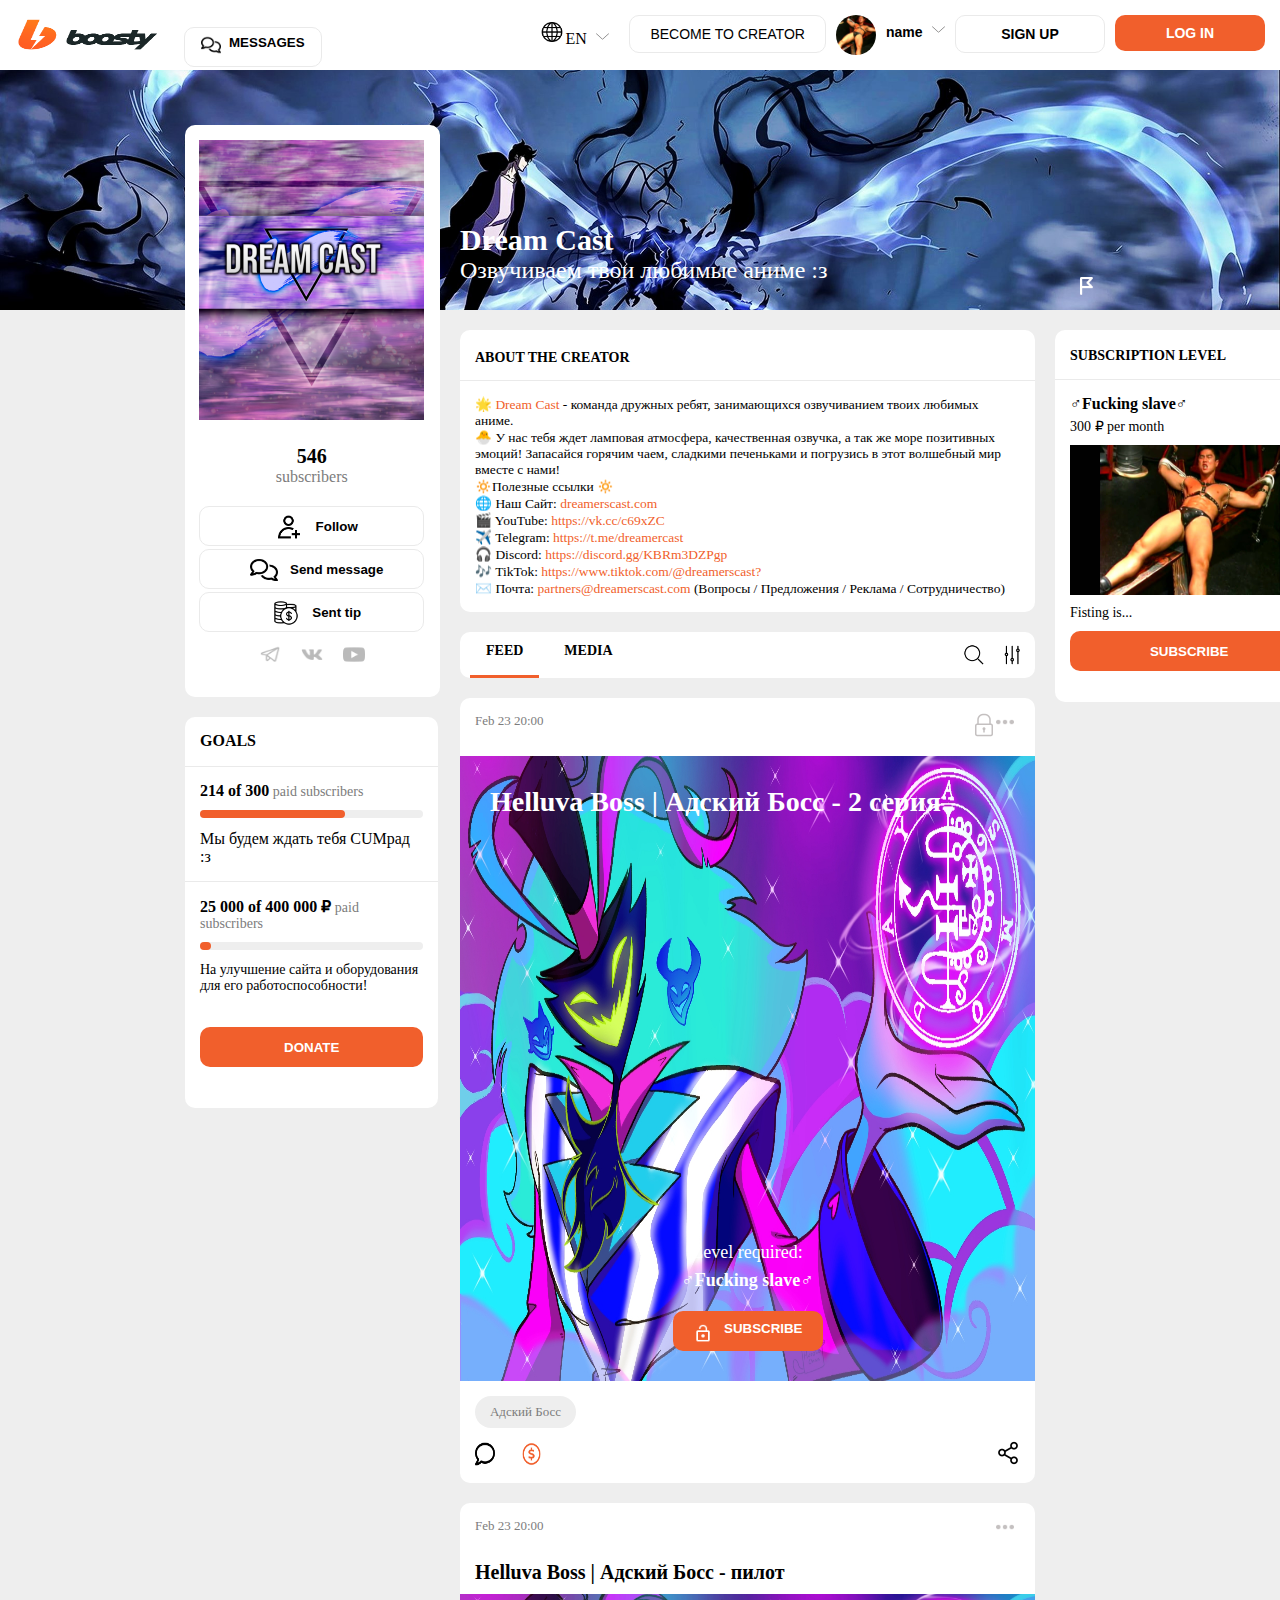
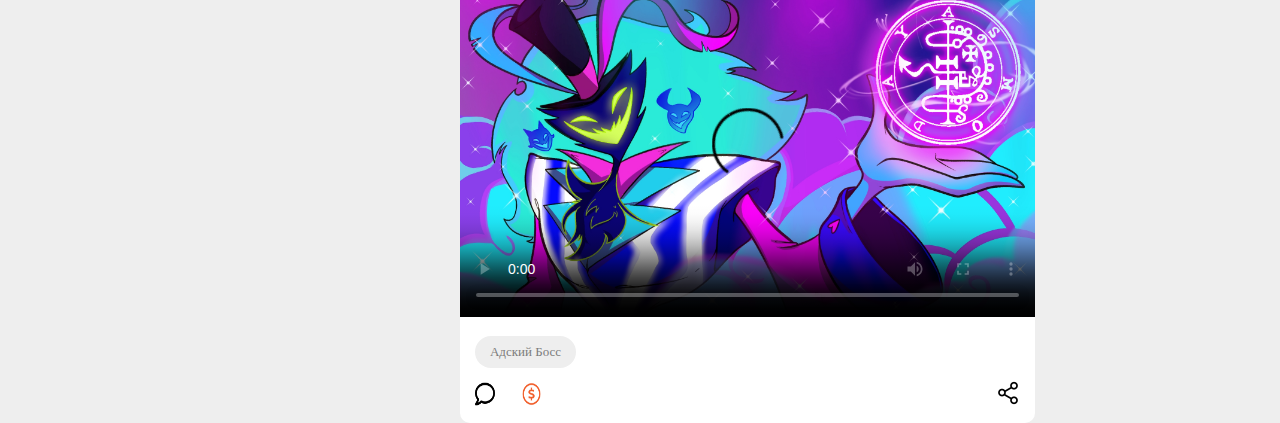
==== html/index.html @ 5e882ee7 "first commit" ====
<!DOCTYPE html>
<html lang="en">
<head>
    <meta charset="UTF-8">
    <meta http-equiv="X-UA-Compatible" content="IE=edge">
    <meta name="viewport" content="width=device-width, initial-scale=1.0">
    <link rel="stylesheet" href="../css/header.css">
    <link rel="stylesheet" href="../css/main.css">
    <link rel="stylesheet" href="../css/signUp.css">
    <link rel="stylesheet" href="../css/cover_content.css">
    <link rel="stylesheet" href="../css/card_block.css">
    <link href="https://vjs.zencdn.net/8.10.0/video-js.css" rel="stylesheet">
    <link rel="icon" type="image/x-icon" href="../images/boosty_favicon.jpg">
    <link  href="../images/boosty.png">
    <title>Boosty</title>
</head>
<body onclick="">
<header class="header">
    <div class="topmenu">
        <div class="topMenu_left menu_top">
            <img src="../images/boosty.png" alt="">
            <button type="button" class="message_top_btn font_600">
                <a href="#" class="mess_link"><div class="messIcon"></div> MESSAGES</a>
            </button>
        </div>
        <div class="langChooser cursor" id="langChooser">
            <div class="langValue" id="langValue">
                <img src="../images/globus.png">
                <span id="language">EN</span>
            </div>
            <img src="../images/gray_arrow.png" id="arrow_img" class="arrow_icon">
            <div class="langs lang_none" id="langs">
                <div class="lang_grid">
                    <div class="ru lan" id="ru">
                        <img src="../images/russianFlug.png">
                        RU
                    </div>
                    <div class="en lan" id="en">
                        <img src="../images/usaFlug.png">
                        EN
                    </div>
                </div>
            </div>
        </div> <button type="button" class="becomeToCreator" id="becomeToCreator">
            BECOME TO CREATOR
        </button>
        <div class="topMenu_right menu_top">
            <button type="button" class="profile_btn" id="profile_btn">
                <div class="avatar-profile" style="background-image: url(../images/boy.jpeg);"></div>
                <div class="mini-profile-name">
                    <span class="font_600">name</span>
                </div>
                <div class="arrow_profile">
                    <img src="../images/gray_arrow.png" id="arrow_profile">
                </div>
                <div class="mini_dropdown_menu" id="mini_dropdown_menu">
                    <div class="dropdown_top_block">
                        <div class="dropDown_item_feed items cursor">
                            <span class="spans_drop_down feed_span"><div class="feed_icon_drop_down"></div> Feed</span>
                        </div>
                        <div class="drop_down_my_subscribtions items cursor">
                            <span class="spans_drop_down subs_span"><div class="subs_drop_down_icon"></div>My sbuscribtions</span>
                        </div>
                        <div class="dropDown_acc_settings items cursor">
                            <span class="spans_drop_down settings_span"><div class="drop_down_settings"></div> Account settings</span>
                        </div>
                    </div>
                    <div class="log_out_dropdowm cursor">
                            <span class="spans_drop_down log_out_span"><div class="log_out_drop_down"></div> Log out</span>
                    </div>
                </div>
            </button>
        </div>
        <button type="button" class="signUp btns font_600" id="myBtn">
            SIGN UP
        </button>   
        <button type="button" class="logIn btns font_600">
            LOG IN 
        </button>
    </div>
</header>
<div class="lay_out" id="lay_out">
    <div class="cover_content">
        <div class="cover_container">
            <div class="cover_info">
                    <h1>Dream Cast</h1>
                    <div class="title_cover">
                        <span>
                            Озвучиваем твои любимые аниме :з
                        </span>
                        <img src="../images/flag.png" class="cursor" id="flag">
                        <div class="flag_report cursor" id="reportFlag" onclick="register()">
                            report
                        </div>
                    </div>
            </div>
        </div>
    </div>
    <div class="main_content">
        <div class="content_block">
            <div class="first_grid">
                <div class="card_block">
                    <img src="../images/dream_cast.png">
                    <div class="blog_folow">
                        <div class="folowers_count">
                            546
                        </div>
                        <div class="folowers_label">
                            subscribers
                        </div>
                        <button type="button" class="follow" onclick="register()">
                            <div class="follow_image">
                                <div class="icon_follow"></div>
                            </div>
                            <div class="follow_label">
                                Follow
                            </div>
                        </button>
                        <button type="button" class="send_message" onclick="register()"> 
                            <div class="send_message_image">
                                <div class="icon_send_message"></div>
                            </div>
                            <div class="send_message_label">
                                Send message
                            </div>
                        </button>
                        <button type="button" class="donate" onclick="register()">
                            <div class="donate_image">
                                <div class="icon_donate"></div>
                            </div>
                            <div class="donate_label">
                                Sent tip
                            </div>
                        </button>
                        <div class="social_media_follow">
                            <div class="v_kont">
                                <a href="#"><img src="../images/telegram.png"></a>
                            </div>
                            <div class="v_kont">
                                <a href="#"><img src="../images/v_kontakte.png"></a>
                            </div>
                            <div class="v_kont">
                                <a href="#"><img src="../images/youtube_social.png"></a>
                            </div>
                        </div>
                    </div>
                </div>
                <div class="donate_card">
                    <div class="donate_card_title font_600">
                            GOALS
                    </div>
                    <div class="donate_card_targetItem_subs">
                        <div class="target_item_common">
                            <span class="font_600">214 of</span><span class="font_600"> 300</span> paid subscribers
                        </div>
                        <div class="progressBar_block">
                            <div class="progress_bar">
                                <div class="progress_bar_in"></div>
                            </div>
                        </div>
                        <div class="target_item_coment_desc">
                            Мы будем ждать тебя CUMрад :з
                        </div>
                    </div>
                    <div class="targetItemMoney">
                        <div class="target_item_common">
                            <span class="font_600">25 000 of</span><span class="font_600"> 400 000 ₽</span> paid subscribers
                        </div>
                        <div class="progressBar_money_block">
                            <div class="progress_bar_money">
                                <div class="progress_bar_money_in"></div>
                            </div>
                        </div>
                        <div class="fewWords">
                            На улучшение сайта и оборудования для его работоспособности!
                        </div>
                        <button type="button" class="font_600" onclick="register()">DONATE</button>
                    </div>
                </div>
            </div>
            <div class="middle_blocks">
                <div class="info_block">
                    <div class="main_title_block">
                        <div class="card_ittle_of_info">
                            <h2>
                                ABOUT THE CREATOR
                            </h2>
                        </div>
                    </div>
                    <div class="about_creator_content">
                        🌟 <a href="#">Dream Cast</a> - команда дружных ребят, занимающихся озвучиванием твоих любимых аниме.<br>
                        🐣 У нас тебя ждет ламповая атмосфера, качественная озвучка, а так же море позитивных эмоций! Запасайся горячим чаем, сладкими печеньками и погрузись в этот волшебный мир вместе с нами!<br>
                        🔅Полезные ссылки 🔅<br>
                        🌐 Наш Сайт: <a href="#">dreamerscast.com</a><br>
                        🎬 YouTube: <a href="#">https://vk.cc/c69xZC</a><br>
                        ✈️ Telegram: <a href="#">https://t.me/dreamercast</a><br>
                        🎧 Discord: <a href="#">https://discord.gg/KBRm3DZPgp</a><br>
                        🎶 TikTok: <a href="#">https://www.tiktok.com/@dreamerscast?</a><br>
                        ✉️ Почта: <a href="#">partners@dreamerscast.com</a> (Вопросы / Предложения / Реклама / Сотрудничество)<br>
                    </div>
                </div>
                <div class="filters">
                    <div class="feed_filter" id="filter_feed">
                        <div class="tabs">
                            <div class="tabs_feed" id="feed">
                                <a href="#" class="feedTabs font_600">FEED</a>
                            </div>
                            <div class="tabs_feed" id="media">
                                <a href="#" class="feedTabs font_600">MEDIA</a>
                            </div>
                        </div>
                        <div class="feed_controls">
                            <button type="button" class="search"></button>
                            <button type="button" class="filter" id="filter_btn"></button>
                        </div>
                    </div>
                    <div class="extra_filters" id="extra_filters" style="width: 576px!important;">
                        <div class="all_selects">
                            <div class="select_select selects cursor" id="all_posts_id">
                                <span id="span">All posts</span><div class="arrow"><img src="../images/gray_arrow.png" id="arrow"></div>
                            </div>
                            <div class="selects choose_posts_to_show" id="choose_posts_to_show">
                                <div class="all_posts cursor postes_toChoose" id="AllPosts">All posts</div>
                                <div class="available_to_me cursor postes_toChoose" id="AvailableToMe">Available to me</div>
                            </div>
                            <div class="select_date selects cursor">
                                <span>All time</span></span><div class="arrow"><img src="../images/gray_arrow.png" id="arrow"></div>
                            </div>
                            <div class="select_tags selects cursor">
                                <span>All tags</span></span><div class="arrow"><img src="../images/gray_arrow.png" id="arrow"></div>
                            </div>
                        </div>
                    </div>
                    <button type="button" class="reset_filters" id="reset_filters">
                        Reset filters
                    </button>
                </div>
                <div class="posts">
                    <div class="posts_header">
                        <div class="date">
                            Feb 23 20:00
                        </div>
                        <div class="post_buttons">
                            <div class="extra_actions">
                                <div class="report" id="report">
                                    <button type="button" id="report" onclick="register()">report</button>
                                </div>
                                <img src="../images/lock.png" class="lock">
                                <div class="dots cursor" id="dots_btn"></div>
                            </div>
                        </div>
                        <div class="needs_sub_level">
                            <div class="needs_sub_lvl_ul">
                                <span>To unlock you need to subscribe to one of the levels:</span>
                                <ul>
                                    <li>♂Fucking slave♂</li>
                                    <li>♂Smart Ass♂</li>
                                    <li>♂Boy next door♂</li>
                                    <li>♂Performance artist♂</li>
                                    <li>♂Dungeon master♂</li>
                                    <li>♂Boss of this GYM♂</li>
                                    <li>♂Full master♂</li>
                                    <li>♂God of slaves♂</li>
                                </ul>
                            </div>
                        </div>
                    </div>
                    <div class="posts_body_image">
                        <div class="post_subxcription">
                            <div class="title_of_post">
                                Helluva Boss | Адский Босс - 2 серия
                            </div>
                        </div>
                        <div class="postBlock_foot">
                            <div class="post_footer">
                                Level required:
                            </div>
                            <div class="post_footer_i">
                                ♂Fucking slave♂
                            </div>
                            <button type="button" class="font_600" onclick="register()"> <img src="../images/unlock.png"> SUBSCRIBE</button>
                        </div>
                    </div>
                    <div class="post_tags">
                        <div class="post_tag">
                            <span class="post_tag_title">Адский Босс</span>
                        </div>
                    </div>
                    <div class="post_footer_block">
                        <div class="post_footer_container">
                            <div class="post_footer_leftBlock">
                                <a href="#"><div class="message_send"></div></a>
                                <div class="send_tip cursor"></div>
                            </div>
                            <div class="share_it cursor"></div>
                        </div>
                    </div>
                </div>
                <div class="available_posts">
                    <div class="posts_header">
                        <div class="date">
                            Feb 23 20:00
                        </div>
                        <div class="post_buttons">
                            <div class="extra_actions">
                                <div class="report" id="report">
                                    <button type="button" id="report" onclick="register()">report</button>
                                </div>
                                <div class="lock" id="lock"></div>
                                <div class="dots cursor" id="dots_btn"></div>
                            </div>
                        </div>
                        <div class="needs_sub_level">
                            <div class="needs_sub_lvl_ul">
                                <span>To unlock you need to subscribe to one of the levels:</span>
                                <ul>
                                    <li>♂Fucking slave♂</li>
                                    <li>♂Smart Ass♂</li>
                                    <li>♂Boy next door♂</li>
                                    <li>♂Performance artist♂</li>
                                    <li>♂Dungeon master♂</li>
                                    <li>♂Boss of this GYM♂</li>
                                    <li>♂Full master♂</li>
                                    <li>♂God of slaves♂</li>
                                </ul>
                            </div>
                        </div>
                    </div>
                    <div class="post_available_title font_600">
                        Helluva Boss | Адский Босс - пилот
                    </div>
                    <div class="post_content_available">
                        <video
                        id="my-video"
                        class="video-js"
                        controls
                        preload="auto"
                        width="575"
                        height="323"
                        poster="../images/hell-boss.jpg"
                        data-setup="{}"
                      >
                      <source src="../vidios/some_vidio.mp4" type="video/webm" />
                      </video>
                    </div>
                    <div class="post_tags">
                        <div class="post_tag">
                            <span class="post_tag_title">Адский Босс</span>
                        </div>
                    </div>
                    <div class="post_footer_block">
                        <div class="post_footer_container">
                            <div class="post_footer_leftBlock">
                                <a href="#"><div class="message_send"></div></a>
                                <div class="send_tip cursor"></div>
                            </div>
                            <div class="share_it cursor"></div>
                        </div>
                    </div>
                </div>
            </div>
            <div class="sub_level">
                <div class="sub_lvl_title">
                    <div class="sub_lvl_title_block">
                        <h2>SUBSCRIPTION LEVEL</h2>
                        <div class="gift cursor"></div>
                    </div>
                </div>
                <div class="sub_lvl_cont">
                    <div class="sub_lvl_body">
                        <div class="sub_lvl_body_content">
                            <div class="sub_lvl_body_title"><h3>♂Fucking slave♂</h3></div>
                            <div class="sub_lvl_body_price">300 ₽ per month</div>
                            <div class="sub_lvl_body_image"></div>
                            <div class="sub_lvl_body_coment">Fisting is...</div>
                        </div>
                        <button type="button" class="cursor font_600" onclick="register()">SUBSCRIBE</button>
                    </div>
                </div>
            </div>
        </div>
    </div>
</div>





<div id="myModal" class="modal">
    <div class="modal-content">
        <div class="close"></div>
            <div class="modalHeader">
                <h2>Registration</h1>
                <h4>Enter your email and password</h2>
            </div>
            <div class="modalBody">
                <form action="" method="POST">
                    <input type="email" placeholder="email" name="email">
                    <input type="password" placeholder="password" name="password" id="pass">
                    <button type="submit">SEND FORM</button>
                </form>
            </div>
            <div class="modalFooter">
                <h4>or log in using one of the social networks</h2>
                <div class="authorizateBySocialMedia">
                    <div class="socialMedia">
                        <div class="google cursor">
                            <img src="../images/google.png">
                        </div>
                    </div>
                    <div class="socialMedia">
                        <div class="odnoklassniki cursor">
                            <img src="../images/odnoklassniki.png">
                        </div>
                    </div>
                    <div class="socialMedia">
                        <div class="youtube cursor">
                            <img src="../images/youtube.png">
                        </div>
                    </div>
                    <div class="socialMedia">
                        <div class="mailRu cursor">
                            <img src="../images/mail.png">
                        </div>
                    </div>
                    <div class="socialMedia">
                        <div class="vk cursor">
                            <img src="../images/vk.png">
                        </div>
                    </div>
                    <div class="socialMedia">
                        <div class="twitch cursor">
                            <img src="../images/twitch.png">
                        </div>
                    </div>
                </div>
                <div class="offer">
                    <p>
                        By registering on the site, you accept terms of service, payment terms, privacy policy and cookie policy
                    </p>
                </div>
            </div>
        </div>
    </div>
<script src="../js/Profile.js"></script>
<script src="../js/filter.js"></script>
<script src="../js/languageChooser.js"></script>
<script src="../js/registerWindow.js"></script>
<script src="../js/report.js"></script>
<script src="../js/posts.js"></script>
<script src="https://vjs.zencdn.net/8.10.0/video.min.js"></script>
</body>
</html>
---- css/header.css ----
header {
    width: 100%;
    background-color: #fff;
    height: 70px;
}

.topmenu {
    padding: 0 15px;
    display: inline-flex;
    width: 100%;
    margin: 15px 0;
}

.menu_top {
    height: 40px;
}

.logo {
    background-image: url(../images/boosty.png);
    margin-right: 20px;
}

.topMenu_left img {
    width: 145px;
    height: 40px;
    margin-right: 20px;
}

.message_top_btn {
    height: 100%;
    width: auto;
    padding: 0 16px;
    background-color: #fff;
    border: 0.5px solid #eaeaea;
    border-radius: 10px;
}

.message_top_btn a {
    color: black;
    text-decoration: none;
    display: inline-flex;
}

.messIcon {
    width: 20px;
    height: 20px;
    background-repeat: no-repeat;
    background-size: 20px 20px;
    margin-right: 8px;
    background-image: url(../images/send_message.png);
}

.message_top_btn:hover .mess_link {
    color: #f15f2c;
    transition: 0.1s;
}

.message_top_btn:hover .messIcon {
    background-image: url(../images/messageHover.png);
    transition: 0.1s;
}

.signUp {
    width: 150px;
    height: 100%;
    background-color: #fff;
    border-radius: 10px;
    border: 0.5px solid #eaeaea;
    padding: 10px 20px;
    margin: 0 10px 0 0;
    font-size: 14px;
}

.signUp:hover {
    color: #f15f2c;
    transition: 0.3s;
    border-color: #c1c1c1;
}

.logIn {
    width: 150px;
    height: 100%;
    background-color: #f15f2c;
    color: #fff;
    border-radius: 10px;
    border: none;
    padding: 10px 20px;
    font-size: 14px;
}

.logIn:hover {
    background-color: #d45124;
    transition: 0.3s;
}

.langChooser {
    margin-left: auto;
    display: inline-flex;
    margin-top: auto;
    margin-bottom: auto;
    width: auto;
    height: 100%;
    margin-right: 20px;
}

.arrow_icon {
    width: 13.5px;
    height: 11px;
    margin: 8.8px 0 6px 9px;
}

.langValue img {
    margin-right: -8px;
    width: 36px;
    height: 20px;
    margin-bottom: 2px;
}

.langs {
    border-radius: 10px;
    background-color: #fff;
    padding: 5px 0;
    border: 0.5px solid #eaeaea;
    position: relative;
    width: auto;
    margin-top: 30px;
    display: none;
    position: absolute;
}

.lang_grid {
    display: grid;
}

.arrow_icon_up {
    transform: rotate(180deg);
    transition: 0.2s;
}

.arrow_icon_down {
    transform: rotate(360deg);
    transition: 0.2s;
}

.ru img {
    width: 19px;
    height: 13px;
    margin-top: auto;
    margin-bottom: auto;
    margin-right: 4px;
}

.lan {
    padding: 6px 15px;
    display: inline-flex;
    font-size: 14px;
    height: 34px;
}

.en img {
    width: 19px;
    height: 13px;
    margin-top: auto;
    margin-bottom: auto;
    margin-right: 4px;
}

.profile_btn {
    background-color: #fff;
    border: none;
    height: 40px;
    display: inline-flex;
    position: relative;
    margin-right: 10px;
}

.arrow_profile img {
    width: 13.5px;
    height: 11px;
}

.arrow_profile {
    height: 100%;
    padding-top: 8px;
    padding-bottom: 14px;
}

.mini-profile-name {
    height: 100%;
    padding: 9px 0 8px 0;
    font-size: 14px;
    margin: 0 9px 0 10px;
}

.mini-profile-name {
    font-size: 14px;
}

.avatar-profile {
    width: 40px;
    height: 40px;
    border-radius: 50%;
    background-image: cover;
    background-position: top center;
    background-size: cover;
}

.mini_dropdown_menu {
    width: 218.4px;
    position: absolute;
    height: auto;
    display: none;
    right: 0px;
    margin-top: 50px;
    border: 0.5px solid #eaeaea;
    border-radius: 10px;
    background-color: #fff;
}

.dropdown_top_block {
    padding: 6px 0;
    border-bottom: 0.5px solid #eaeaea;
}

.items {
    padding: 0px 15px 0 15px;
    height: 35px;
    align-items: center;
    display: flex;
    font-weight: 500;
    font-size: 14px;
}

.log_out_dropdowm {
    height: 50px;
    font-size: 14px;
    font-weight: 500;
    padding: 7px 15px;
    align-items: center;
    display: flex;
}

.log_out_drop_down {
    width: 18px;
    height: 18px;
    background-image: url(../images/log_out.png);
    background-size: 18px 18px;
    margin-right: 8px;
    margin-top: 2px;
}

.spans_drop_down {
    display: inline-flex;
}

.drop_down_settings {
    width: 22px;
    height: 22px;
    background-image: url(../images/drop_down_settings.png);
    background-size: 22px 22px;
    margin-right: 5px;
}


.dropDown_acc_settings:hover .drop_down_settings {
    background-image: url(../images/hovered_drop_down_settings.png);
    transition: 0.1s;
}

.dropDown_acc_settings:hover .settings_span {
    color: #f15f2c;
    transition: 0.1s;
}   

.log_out_dropdowm:hover .log_out_span {
    color: #f15f2c;
    transition: 0.1s;
}

.log_out_dropdowm:hover .log_out_drop_down {
    background-image: url(../images/hovered_log_out.png);
    transition: 0.1s;
}

.subs_drop_down_icon {
    width: 22px;
    height: 22px;
    background-image: url(../images/drop_down_users.png);
    background-size: 22px 22px;
    margin-right: 5px;
}

.drop_down_my_subscribtions:hover .subs_drop_down_icon {
    background-image: url(../images/hovered_drop_down_users.png);
    transition: 0.1s;
}

.drop_down_my_subscribtions:hover .subs_span {
    color: #f15f2c;
    transition: 0.1s;
}

.feed_icon_drop_down {
    width: 22px;
    height: 22px;
    background-image: url(../images/feed_filter_drop_down.png);
    background-size: 22px 22px;
    margin-right: 5px;
}

.dropDown_item_feed:hover .feed_icon_drop_down {
    background-image: url(../images/drop_down_feed.png);
    transition: 0.1s;
}

.dropDown_item_feed:hover .feed_span {
    color: #f15f2c;
    transition: 0.1s;
}

.becomeToCreator {
    height: 40px;
    margin-right: 20px;
}

.langChooser {
    margin-right: 20px;
}

.becomeToCreator {
    height: 100%;
    background-color: #fff;
    border-radius: 10px;
    border: 0.5px solid #eaeaea;
    padding: 10px 20px;
    margin: 0 10px 0 0;
    font-size: 14px;
}

.becomeToCreator:hover {
    color: #f15f2c;
    transition: 0.3s;
    border-color: #c1c1c1;
}
---- css/main.css ----
* {
    margin: 0;
    padding: 0;
    box-sizing: border-box!important;
}

body {
    background-color: #eee!important;
}

ul {
    list-style-type: none;
}

.cursor {
    cursor: pointer;
}

::selection {
    background: #F2D6BF;
    color: black;
    text-shadow: none;
}

::-moz-selection {
    background: #F2D6BF;
    color: #EEE;
    text-shadow: none;
}

.font_600 {
    font-weight: 600;
}

*, :after, :before {
    box-sizing: border-box;
}
---- css/signUp.css ----
.modal {
    display: none;
    position: fixed;
    z-index: 1; 
    padding-top: 100px; 
    left: 0;
    top: 0;
    width: 100%;
    height: 100%;
    overflow: auto; 
    background-color: rgb(0,0,0); 
    background-color: rgba(0,0,0,0.4); 
}


.modal-content {
    padding: 20px;
    position: relative;
    width: 400px!important;
    height: 520px!important;
    margin: auto;
    -webkit-animation-name: animatetop;
    -webkit-animation-duration: 0.4s;
    animation-name: animatetop;
    animation-duration: 0.4s
}


@-webkit-keyframes animatetop {
    from {
        top:-300px; 
        opacity:0
    } 

    to {
        top:0;
        opacity:1
    }
}

@keyframes animatetop {
    from {
        top:-300px;
        opacity:0
    }

    to {
        top:0;
        opacity:1
    }
}

.modalHeader {
    display: grid;
    text-align: center;
}

.modalHeader h2 {
    padding: 0;
    margin: 0 20px 15px 0;
    width: auto;
    font-size: 20px;
}

.modalHeader h4 {
    padding: 0 0 15px;
    margin: 0 21px;
    font-size: 14px;
    color: #7c7c7c;
}

form {
    display: grid;
    
}

form #pass {
    margin-top: 18px;
}

form input {
    height: 45.6px;
    border-radius: 10px;
    border: 0.5px solid;
    border-color: #eaeaea;
    padding: 11px 15px;
}

form input:focus {
    border: 0.5px solid #f15f2c;
    outline: 0;
}

form button {
    margin-top: 10px;
    border: none;
    color: white;
    background-color: #f15f2c;
    border-radius: 10px;
    height: 40px;
    font-weight: 600;
}

form button:hover {
    background-color: #ce5123;
    transition: 0.3s;
}

.modalBody {
    display: grid;
    padding: 0 20px;
    margin: 0 0 29px;
    width: 360px;
    height: 138.6px;
}

.modalFooter h4 {
    margin: 0 21px;
    padding: 0 0 15px;
    font-size: 14px;
    color: #7c7c7c;
    text-align: center;
}

.authorizateBySocialMedia {
    height: 151px;
    width: 360px;
    padding: 0 20px;
    display: flex;
    flex-flow: row wrap;
    justify-content: center;

}

.google {
    width: 60px!important;
    height: 60px!important;
    background-color: white;
    border: 0.5px solid rgb(218, 214, 214);
    text-align: center;
    border-radius: 20px;
    padding: auto;
}

.google img {
    width: 26px;
    height: 26px;
    margin-top: 17px;
}

.odnoklassniki {
    width: 60px!important;
    height: 60px!important;
    background-color: white;
    border: 0.5px solid rgb(218, 214, 214);
    text-align: center;
    border-radius: 20px;
    padding: auto;
}

.odnoklassniki img {
    width: 26px;
    height: 26px;
    margin-top: 17px;
}

.socialMedia {
    background-color: #fff;
    padding: 10px;
    width: 80px;
    height: 80px;
}

.youtube {
    width: 60px!important;
    height: 60px!important;
    background-color: rgb(255,0,0);
    text-align: center;
    border-radius: 20px;
    padding: auto;
}

.youtube img {
    width: 30px;
    height: 30px;
    margin-top: 15px;
}

.mailRu img {
    width: 60px;
    height: 60px;
    border-radius: 20px;
}

.vk {
    width: 60px;
    height: 60px;
    border-radius: 20px;
}

.twitch {
    width: 60px!important;
    height: 60px!important;
    background-color: #9146ff;
    text-align: center;
    border-radius: 20px;
    padding: auto;
}

.twitch img {
    width: 26px;
    height: 26px;
    margin-top: 19px;  
}

.offer {
    color: #7c7c7c;
    font-size: 11px;
    margin: 30px 0px 0px;
    text-align: center;
}
---- css/cover_content.css ----
.cover_content {
    background-image: url(../images/someLogo.jpg);
    width: 100%;
    height: 240px;
    display: block;
    background-size: cover;
    background-position: 100%;
    max-height: 240px;
}

.cover_container {
    margin: 0 185px 0 185px;
    display: flex;
    flex-direction: column;
    height: 240px;
    color: #fff;
    justify-content: flex-end;
}

.cover_info {
    margin: 0 0 0 255px;
    padding: 0 0 15px 20px;
}

.cover_info h1 {
    font-size: 30px;
    font-weight: 700;
}

.cover_info span {
    font-size: 24px;
}

.title_cover img {
    width: 17px;
    height: 18px;
    float: right;
    margin-top: 20px;
}

.flag_report {
    float: right;
}
---- css/card_block.css ----
.main_content {
    width: 100%;
    height: 100%;
    margin: 20px 0 0 0;
    padding: 0 185px 0 185px;
    box-sizing: border-box!important;
    flex: wrap;
    flex-wrap: wrap;
}

.content_block {
    width: 100%;
    height: 100%;
    box-sizing: border-box!important;
    display: flex;
}

.card_block {
    width: 255px;
    height: 572px;
    background-color: #fff;
    margin: 0 0 20px;
    padding: 15px 14px 20px;
    border-radius: 10px;
    margin-top: -205px;
}

.card_block img {
    width: 225px;
    height: 280px;
}

.blog_folow {
    width: 225.4px;
    height: 200px;
    text-align: center;
    margin-top: 20px;
}

.folowers_count {
    font-size: 20px;
    font-weight: 600;
    line-height: 24px;
}

.folowers_label {
    color: #7c7c7c;
    margin-bottom: 20px;
}

.follow {
    width: 100%;
    height: 40px;
    background: none;
    border: 0.5px solid;
    border-color: #eaeaea;
    border-radius: 10px;
    font-weight: 600;
    display: inline-flex;
    justify-content: center;
    text-align: center;
    align-items: center;
}

.follow_image {
    height: 100%;
    width: 40px;
    justify-content: center;
    align-items: center;
    padding: 8px 10px 10px 10px;
    margin-right: 10px;
}

.icon_follow {
    width: 25px;
    height: 24px;
    background-image: url(../images/un_follow_icon.png);
    background-size: cover;
    background-position: 100%;
}

.follow:hover .icon_follow {
    background-image: url(../images/followed_icon.png);
    transition: 0.2s;
}

.follow:focus .icon_follow {
    background-image: url(../images/followed_icon.png);
    transition: 0.2s;
}

.follow:hover .follow_label {
    color: #f15f2c;
    transition: 0.2s;
}

.follow:hover {
    border-color: rgb(218, 214, 214);
    transition: 0.2s;
}

.follow:focus {
    border-color: rgb(218, 214, 214);
    transition: 0.2s;
}

.send_message {
    width: 100%;
    height: 40px;
    background: none;
    border: 0.5px solid;
    border-color: #eaeaea;
    border-radius: 10px;
    font-weight: 600;
    display: inline-flex;
    justify-content: center;
    text-align: center;
    align-items: center;
}

.send_message_image {
    height: 100%;
    width: 40px;
    justify-content: center;
    align-items: center;
    padding: 8px 10px 10px 10px;
    margin-right: 10px;
}

.icon_send_message {
    width: 28px;
    height: 24px;
    background-image: url(../images/send_message.png);
    background-size: cover;
    background-position: 100%;
}

.send_message:hover .icon_send_message {
    background-image: url(../images/messageHover.png);
    transition: 0.2s;
}

.send_message:focus .icon_send_message {
    background-image: url(../images/messageHover.png);
    transition: 0.2s;
}

.send_message:hover .send_message_label {
    color: #f15f2c;
    transition: 0.2s;
}

.send_message:hover {
    border-color: rgb(218, 214, 214);
    transition: 0.2s;
}

.send_message:focus {
    border-color: rgb(218, 214, 214);
    transition: 0.2s;
}

.donate {
    width: 100%;
    height: 40px;
    background: none;
    border: 0.5px solid;
    border-color: #eaeaea;
    border-radius: 10px;
    font-weight: 600;
    display: inline-flex;
    justify-content: center;
    text-align: center;
    align-items: center;
}

.donate_image {
    height: 100%;
    width: 40px;
    justify-content: center;
    align-items: center;
    padding: 8px 10px 10px 10px;
    margin-right: 10px;
}

.icon_donate {
    width: 28px;
    height: 24px;
    background-image: url(../images/donate_image.png);
    background-size: cover;
    background-position: 100%;
}

.donate:hover .icon_donate {
    background-image: url(../images/donate_image_hover.png);
    transition: 0.2s;
}

.donate:focus .icon_donate {
    background-image: url(../images/donate_image_hover.png);
    transition: 0.2s;
}

.donate:hover .donate_label {
    color: #f15f2c;
    display: inline-flex;
    transition: 0.2s;
}

.donate:hover {
    border-color: rgb(218, 214, 214);
    transition: 0.2s;
}

.donate:focus {
    border-color: rgb(218, 214, 214);
    transition: 0.2s;
}

.social_media_follow {
    width: 100%;
    height: 40px;
    justify-content: center;
    display: flex;
}

.v_kont {
    height: 100%;
    width: 42px;
    justify-content: center;
    align-items: center;
    text-align: center;
    padding-top: 10px;
}

.v_kont img {
    width: 22px;
    height: 19px;
}

.info_block {
    width: 575px;
    background-color: #fff;
    display: block; 
    border-radius: 10px;
    margin-bottom: 20px;
}

.card_ittle_of_info {
    width: 100%;
    height: 50px;
    justify-content: center;
}

.card_ittle_of_info h2 {
    font-size: 14px;
    margin: 0;
    padding-top: 20px;
}

.main_title_block {
    padding: 0 15px;
    border-bottom: 0.5px solid #eaeaea;
}

.about_creator_content {
    width: 100%;
    box-sizing: border-box!important;
    padding: 15px;
    font-size: 13.5px;
}

.about_creator_content a {
    color: #f15f2c;
    text-decoration: none;
}

.sub_level {
    width: 268.4px;
    height: 372px;
    background-color: white;
    margin-left: 20px;
    border-radius: 10px;
}

.sub_lvl_title {
    width: 100%;
    height: 50px;
    border-bottom: 0.5px solid #eaeaea;
}

.sub_lvl_title_block {
    padding: 0 15px;
    margin: 0;
    width: 100%;
    padding-top: 17.5px;
    display: inline-flex;
    justify-content: space-between;
}

.sub_lvl_title h2 {
    font-size: 14px!important;
}

.gift {
    height: 22px;
    width: 22px;
    background-image: url(../images/black_gift.png);
    background-position: 100%;
    background-size: 22px;
}

.gift:hover {
    background-image: url(../images/gift.png);
    transition: 0.2s;
}

.sub_lvl_body {
    padding: 15px;
    width: 100%;
    height: 322px;
}

.sub_lvl_body_title {
    margin-bottom: 5px!important;
}

.sub_lvl_body_title h3{
    font-size: 16px!important;
    margin: 0;
}

.sub_lvl_body_price {
    margin-bottom: 10px;
    font-size: 14px;
}

.sub_lvl_body_coment {
    font-size: 14px;
    margin: 10px 0 10px 0;
}

.sub_lvl_body_image {
    background-image: url(../images/boy.jpeg);
    width: 240px;
    height: 150px;
    background-position: 100%;
    background-image: cover;
    background-size: 240px 150px;
}

.sub_lvl_body button {
    border: none;
    width: 100%;
    height: 40px;
    background-color: #f15f2c;
    color: white;
    border-radius: 10px;
}

.sub_lvl_body button:hover {
    background-color: #ce5123;
    transition: 0.3s;
}

.first_grid {
    display: grid;
}

.donate_card {
    width: 253.4px;
    height: 390.8px;
    border-radius: 10px;
    background-color: #fff;
}

.donate_card_title {
    border-bottom: 0.5px solid #eaeaea;
    width: 100%;
    padding: 15px 15px 0 15px;
    height: 50px;
}

.donate_card_targetItem_subs {
    padding: 15px;
    border-bottom: 0.5px solid #eaeaea;
}

.target_item_common {
    margin: 0 0 10px;
}

.progress_bar {
    width: 100%;
    height: 8px;
    background-color: #eee;
    border-radius: 5px;
    margin: 0 0 12px;
}

.progress_bar_in {
    width: 65%;
    height: inherit;
    border-radius: inherit;
    background-color: #f15f2c;
}

.target_item_common span {
    font-size: 16px!important;
    color: black;
}

.target_item_common {
    font-size: 14px;
    color: #7c7c7c;
}

.targetItemMoney {
    padding: 15px;
}

.progress_bar_money {
    width: 100%;
    height: 8px;
    background-color: #eee;
    border-radius: 5px;
    margin: 0 0 12px;
}

.progress_bar_money_in {
    width: 5%;
    height: inherit;
    border-radius: inherit;
    background-color: #f15f2c;
}

.progressBar_money_block {
    margin: 4px 0 12px 0;
}

.fewWords {
    height: 60px;
    font-size: 14px;
}

.targetItemMoney button {
    border: none;
    width: 100%;
    height: 40px;
    background-color: #f15f2c;
    color: white;
    cursor: pointer;
    border-radius: 10px;
    margin: 5px 0 0;
}

.middle_blocks {
    display: grid;
    height: 400px;
    margin-left: 20px;
}

.feed_filter {
    width: 575px;
    height: 46px;
    background-color: #fff;
    border-radius: 10px;
    margin: auto;
    display: inline-flex;
    justify-content: space-between;
    padding: 0 0 0 10px;
}

.tabs_feed {
    height: 100%;
    width: 77.51;
    padding: 11px 16px 8px;
    display: inline-flex;
    margin: 0 5px 0 0;
}

.feedTabs {
    color: black;
    text-decoration: none;
    font-size: 14px;
}

#feed {
    border-bottom: 3px solid #f15f2c;
}

.feed_controls {
    padding: 6px 10px;
}

.feed_controls button {
    width: 34px;
    height: 34px;
    border: none;
    background-color: white;
}

.search {
    background-position: 100%;
    background-image: url(../images/search.png);
    background-size: 26px 26px;
    background-repeat: no-repeat;
}

.filter {
    background-position: 100%;
    background-image: url(../images/filter.png);
    background-size: 26px 26px;
    background-repeat: no-repeat;
}

.filter:hover {
    background-image: url(../images/filter_hover.png);
}

.search:hover {
    background-image: url(../images/search_hover.png);
}

.filter_focus {
    background-image: url(../images/filter_hover.png);
}

.feedTabs:hover {
    color: #f15f2c;
}

.extra_filters {
    width: 575px;
    height: 46px;
    display: none;
    background-color: #fff;
    border-end-start-radius: 10px;
    border-end-end-radius: 10px;
}

.filter_block {
    display: block!important;
}

.border_for_feed_filter {
    border-end-end-radius: 0px;
    border-end-start-radius: 0px;
}

.posts {
    width: 575px;
    height: 785px;
    background-color: #fff;
    margin-top: 20px;
    border-radius: 10px;
}

.posts_header {
    padding: 15px;
    justify-content: space-between;
    display: inline-flex;
    width: 100%;
}

.date {
    color: #7c7c7c;
    font-size: 13px;
}

.extra_actions {
    display: inline-flex;
}

.lock {
    width: 24px;
    height: 24px;
    background-image: url(../images/lock.png);
    background-size: 20px 20px;
    background-repeat: no-repeat;
}

.dots {
    width: 24px;
    height: 24px;
    background-image: url(../images/dots.png);
    background-size: 18px 18px;
    background-repeat: no-repeat;
}

.posts_body_image {
    width: 100%;
    height: 625px;
    background-image: url(../images/hell-boss.jpg);
    background-size: 100% 625px;
    padding: 30px;
}

.title_of_post {
    font-size: 28px;
    margin: 0 0 10px;
    font-weight: 700;
    color: #fff;
}

.post_subxcription {
    height: 435px;
    width: 100%;
    margin: 0 0 20px;
}

.postBlock_foot {
    width: 100%;
    height: 110px;
}

.postBlock_foot {
    color: #fff;
    text-align: center;
}

.post_footer_i {
    font-size: 18px;
    font-weight: 600;
    line-height: 22px;
    margin-bottom: 20px;
    overflow: hidden;
    padding: 0 15px;
}

.post_footer {
    font-size: 18px;
    font-weight: 400;
    line-height: 23px;
    margin-bottom: 5px;
    text-align: center;
}

.postBlock_foot button{
    border: none;
    width: 150px;
    display: inline-flex;
    height: 40px;
    background-color: #f15f2c;
    color: white;
    cursor: pointer;
    border-radius: 10px;
    justify-content: space-between;
    padding: 10px 20px;
}

.postBlock_foot button img {
    width: 20px;
    height: 19px;
    margin-top: 2.5px;
}

.post_tags {
    margin: 15px 0 0;
    padding: 0 12.5px;
    height: 40px;
}

.post_footer_block {
    padding: 5px 15px 10px;
}

.post_footer_container {
    display: inline-flex;
    width: 100%;
    justify-content: space-between;
}

.post_footer_leftBlock {
    width: 68px;
    height: 24px;
    justify-content: space-between;
    display: inline-flex;
}

.message_send {
    background-image: url(../images/message.png);
    background-size: 20px 26px;
    width: 24px;
    height: 30px;
    background-repeat: no-repeat;
}

.send_tip {
    background-image: url(../images/$.png);
    background-size: 25px 30px;
    width: 24px;
    margin-top: -2px;
    background-repeat: no-repeat;
    height: 30px;
}

.share_it {
    background-image: url(../images/share_it.png);
    background-size: 24px 24px;
    width: 24px;
    background-repeat: no-repeat;
    height: 24px;
}

.message_send:hover {
    background-image: url(../images/hover_message.png);
    transition: 0.2s;
}

.share_it:hover {
    background-image: url(../images/share_it_focus.png);
    transition: 0.2s;
}

.share_it:focus {
    background-image: url(../images/share_it_focus.png);
}

.post_tag {
    align-items: center;
    background-color: #eee;
    border: 1px solid transparent;
    border-radius: 30px;
    color: #7c7c7c;
    cursor: pointer;
    display: flex;
    font-size: 13px;
    font-weight: 500;
    justify-content: center;
    line-height: 16px;
    margin: 0 2.5px 10px;
    overflow: hidden;
    padding: 7px 10px;
    width: 101px;
}

.needs_sub_level {
    position: absolute;
    display: none;
    width: 250px;
    border-radius: 10px;
    height: 330px;
    margin: 0;
    z-index: 1;
    box-sizing: border-box!important;
    padding: 15px 10px;
    background-color: #fff;
    margin-left: 18%;
    margin-top: 25px;
    border: 0.5px solid #eaeaea;
}

.lock {
    position: relative;
    display: block; 
    background: none;
}

.lock:hover .needs_sub_level {
    display: block;
}

.needs_sub_lvl_ul ul {
    padding: 0;
    margin: 0 0 0 20px;
    list-style: disc;
    font-size: 14px;
    color: #7c7c7c;
}

.needs_sub_lvl_ul ul li {
    margin: 10px 0 0 0;
}

.needs_sub_lvl_ul span {
    font-size: 16px;
}

.report {
    height: 48px;
    position: absolute;
    width: 76px;
    display: none;
    background-color: #fff;
    border-radius: 10px;
    padding: 7.5px 0;
    margin-top: 20px;
    border: 0.5px solid #eaeaea;
}

.report button {
    border: none;
    width: 100%;
    height: 100%;
    background-color: #fff;
}


.report:hover button {
    color: #f15f2c;
}

.all_selects {
    display: inline-flex;
    width: 100%;
    height: 100%;
}

.selects {
    width: 33.33%;
    height: 100%;
    padding: 12px 30px 12px 15px;
    font-size: 14px;
    border-right: 0.5px solid #eaeaea;
    justify-content: space-between;
    display: inline-flex;
}
.choose_posts_to_show {
    position: absolute;
    margin-top: 50px;
    width: 191px!important;
    height: 80px!important;
    background-color: #fff;
    border: 0.5px solid #eaeaea;
    border-radius: 10px;
    padding: 5px 0!important;
    display: none;
}

.postes_toChoose {
    padding: 8px 15px;
}

.all_posts:hover {
    color: #f15f2c;
    background-color: rgba(241, 95, 44, .1);
}

.available_to_me:hover {
    color: #f15f2c;
    background-color: rgba(241, 95, 44, .1);
}

.active_posts_to_choose {
    display: block;
}

.arrow {
    width: 15px;
    height: 15px;
}

.arrow img {
    height: 10px;
    width: 11px;
}

.ArrowUp {
    transform: rotate(180deg);
    transition: 0.2s;
}

.ArrowDown {
    transform: rotate(360deg);
    transition: 0.2s;
}

.selects:hover {
    color: #f15f2c;
    transition: 0.2s;
}

.reset_filters {
    width: 100%;
    border-end-start-radius: 10px;
    border-end-end-radius: 10px;
    height: 45px;
    background-color: #fff;
    border: 0.5px solid #eaeaea;
    color: #f15f2c;
    font-size: 14px;
    font-weight: 600;
    display: none;
    padding: 0 15px;
}

.extra_filters_border_rad_zero {
    border-radius: 0px;
}

.available_posts {
    width: 100%;
    border-radius: 10px;
    height: 520px;
    background-color: #fff;
    margin: 20px 0 0 0;
    box-sizing: border-box!important;
}

.post_available_title {
    margin: 0 0 10px;
    padding: 0 15px;
    font-size: 20px;
}

.borders_for_extra_filters {
    border-end-end-radius: 10px;
    border-end-start-radius: 10px;
}

.border_radius_zero {
    border-radius: 0px;
}

.flag_report {
    width: 75px;
    height: 32px;
    padding: 1px 15px 7.5px 15px;
    border-radius: 10px;
    display: none;
    background-color: #fff;
    color: black;
}
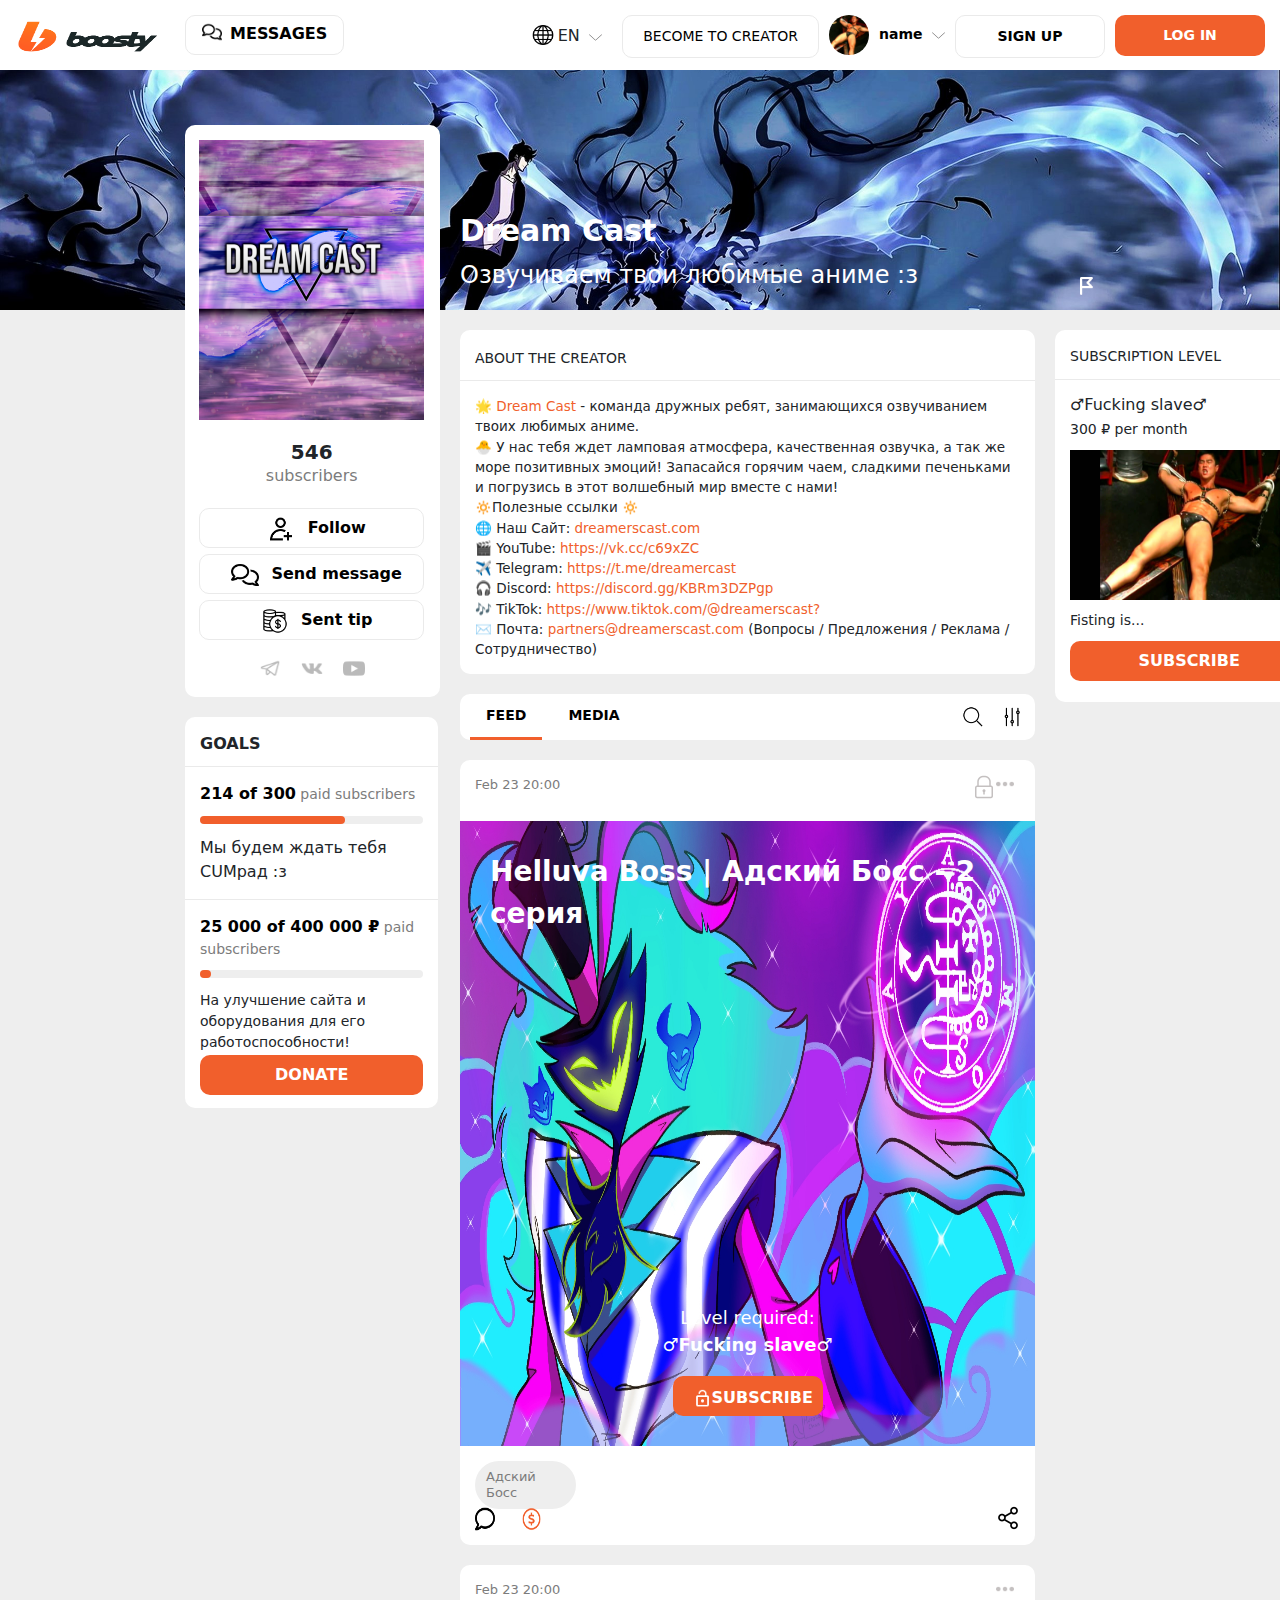
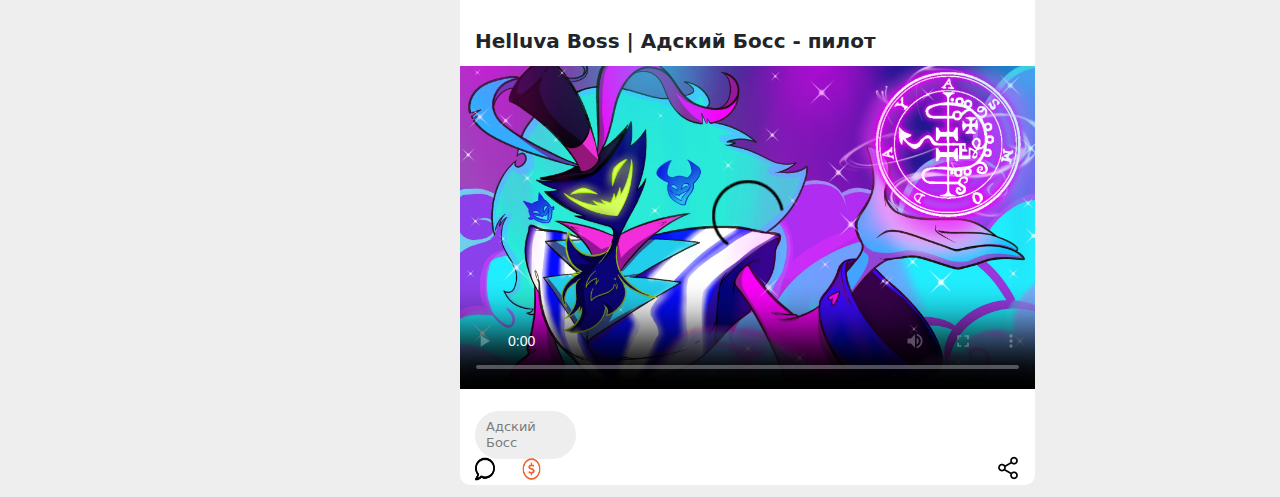
==== commit 812452a9: "second" ====
--- a/html/index.html
+++ b/html/index.html
@@ -9,7 +9,9 @@
     <link rel="stylesheet" href="../css/signUp.css">
     <link rel="stylesheet" href="../css/cover_content.css">
     <link rel="stylesheet" href="../css/card_block.css">
+    <link rel="stylesheet" href="../css/becomeToCreator.css">
     <link href="https://vjs.zencdn.net/8.10.0/video-js.css" rel="stylesheet">
+    <link href="https://cdn.jsdelivr.net/npm/bootstrap@5.3.3/dist/css/bootstrap.min.css" rel="stylesheet" integrity="sha384-QWTKZyjpPEjISv5WaRU9OFeRpok6YctnYmDr5pNlyT2bRjXh0JMhjY6hW+ALEwIH" crossorigin="anonymous">
     <link rel="icon" type="image/x-icon" href="../images/boosty_favicon.jpg">
     <link  href="../images/boosty.png">
     <title>Boosty</title>
@@ -71,7 +73,7 @@
                 </div>
             </button>
         </div>
-        <button type="button" class="signUp btns font_600" id="myBtn">
+        <button type="button" class="signUp btns font_600" id="myBtn" onclick="register()">
             SIGN UP
         </button>   
         <button type="button" class="logIn btns font_600">
@@ -96,6 +98,7 @@
             </div>
         </div>
     </div>
+
     <div class="main_content">
         <div class="content_block">
             <div class="first_grid">
@@ -383,6 +386,55 @@
 </div>
 
 
+<div id="modalCreator" class="modal">
+    <div class="modal-contentCreator">
+        <div class="creatorImage">
+                <div class="textInBlock">
+                    You set a price and decide what to offer
+                </div>
+        </div>
+        <div class="formBlockCreator">
+            <img src="../images/cross.png" style="float: right; height: 30px; width: 30px; cursor: pointer;" id="cross">
+            <div class="tittle_ofCreatorBlock">
+                Become a creator
+            </div>
+            <div class="becomeToCreator_text">
+                Get the full support of your audience. Create art, and we will take care of the rest.
+            </div>
+            <div class="becomeToCreator_text">
+                Time to boost your talent!
+            </div>
+            <form action="" method="POST" class="formForCreatorBlock">
+                <div class="input_container">
+                    <div class="form_input_block">
+                        <label class="label_email">E-mail</label>
+                        <input type="email" class="inputInCreatorBlock" placeholder="Enter Email" value="your.email@gmail.com">
+                    </div>
+                    <div class="form_input_block">
+                        <label class="label_email">Create an URL for your page</label>
+                        <input type="text" class="inputInCreatorBlock" value="boosty.to/">
+                    </div>
+                    <div class="cheackBox_creator">
+                            <input type="checkbox" class="cheackbox_block">
+                            <div class="text_cheackBox">
+                                 My blog will contain “adult content” <img src="../images/question.png" style="width: 20px; height: 20px;">
+                            </div>
+                    </div>
+                    <div class="cheackBox_creator">
+                        <input type="checkbox" class="cheackbox_block">
+                        <div class="text_cheackBox agree_with_terms">
+                            Agree with <a href="#"> terms of use</a> and <a href="#"> privacy policy</a>
+                        </div>
+                    </div>
+                    <button type="button" class="becomeACreator">
+                        BECOME A CREATOR
+                    </button>
+                </div>
+            </form>
+        </div>
+    </div>
+</div>
+
 
 
 
@@ -442,6 +494,7 @@
             </div>
         </div>
     </div>
+<script src="../js/becomeToCreator.js"></script>
 <script src="../js/Profile.js"></script>
 <script src="../js/filter.js"></script>
 <script src="../js/languageChooser.js"></script>
--- a/css/header.css
+++ b/css/header.css
@@ -16,7 +16,7 @@
 }
 
 .logo {
-    background-image: url(../images/boosty.png);
+    background-image: url(../images/boosty.svg);
     margin-right: 20px;
 }
 
--- a/css/signUp.css
+++ b/css/signUp.css
@@ -15,9 +15,8 @@
 
 .modal-content {
     padding: 20px;
+    width: 400px!important;
     position: relative;
-    width: 400px!important;
-    height: 520px!important;
     margin: auto;
     -webkit-animation-name: animatetop;
     -webkit-animation-duration: 0.4s;
--- a/css/becomeToCreator.css
+++ b/css/becomeToCreator.css
@@ -0,0 +1,152 @@
+.modalCreator {
+    display: none;
+    position: fixed;
+    z-index: 1; 
+    padding-top: 100px; 
+    left: 0;
+    top: 0;
+    width: 100%;
+    height: 100%;
+    overflow: auto; 
+    background-color: rgb(0,0,0); 
+    background-color: rgba(0,0,0,0.4); 
+}
+
+
+.modal-contentCreator {
+    position: relative;
+    margin: auto;
+    width: 700px;
+    display: flex;
+    background-color: #fff;
+    border-radius: 10px;
+}
+
+.creatorImage {
+    align-items: flex-end;
+    background-position: 50%;
+    background-size: cover;
+    border-radius: 8px 0 0 8px;
+    display: flex;
+    height: 100%;
+    height: 530px;
+    background-image: url(../images/creatorIcon.png);
+    position: relative;
+    width: 300px;
+}
+
+.formBlockCreator {
+    padding: 25px 20px 20px;
+    width: 400px;
+}
+
+.tittle_ofCreatorBlock {
+    font-size: 20px;
+    font-weight: 500;
+    line-height: 25px;
+    margin-bottom: 20px;
+ }
+
+.becomeToCreator_text {
+    color: #7c7c7c;
+    line-height: 22px;
+    font-size: 14px;
+    margin-bottom: 15px;
+ }
+
+ .formForCreatorBlock {
+    margin-top: 40px;
+    padding-top: 15px;
+ }
+
+ .input_container {
+    position: relative;
+ }
+
+ .inputInCreatorBlock {
+    appearance: none;
+    border-radius: 8px;
+    font-size: 14px;
+    font-variant-ligatures: common-ligatures;
+    line-height: 22px;
+    outline: none;
+    padding: 11px 15px;
+    width: 100%;
+ }
+
+ .input_container label {
+    font-size: 14px;
+    font-weight: 500;
+    margin-bottom: 8px;
+ }
+
+ .input_container input:hover {
+    border-color: #cdcccc;
+ }
+
+ .form_input_block {
+    margin-bottom: 20px;
+ }
+
+.cheackBox_creator {
+    -webkit-tap-highlight-color: transparent;
+    align-items: center;
+    cursor: pointer;
+    display: flex;
+    flex-direction: row;
+    margin-top: 10px;
+ }
+
+.text_cheackBox {
+    font-size: 14px;
+    font-weight: 500;
+    padding-right: 10px;
+    margin-left: 10px;
+}
+
+.cheackbox_block {
+    border-radius: 3px;
+    height: 20px;
+    min-width: 20px;
+    outline: none;
+    transition: all .3s;
+    width: 20px;
+}
+
+.becomeACreator {
+    width: 100%;
+    position: relative;
+    margin-top: 15px;
+}
+
+.agree_with_terms {
+    color: #7c7c7c;
+}
+
+.agree_with_terms a {
+    color: #f15f2c;
+    text-decoration: none;
+}
+
+.agree_with_terms a:hover {
+    text-underline-offset: 4px;
+    text-decoration: underline;
+}
+
+.textInCreatorIcon {
+    bottom: 0;
+    content: "";
+    height: 150px;
+    left: 0;
+    position: absolute;
+    width: 100%;    
+}
+
+.textInBlock {
+    color: #fff;
+    font-size: 20px;
+    font-weight: 500;
+    line-height: 25px;
+    padding: 20px;
+    margin-top: auto;
+}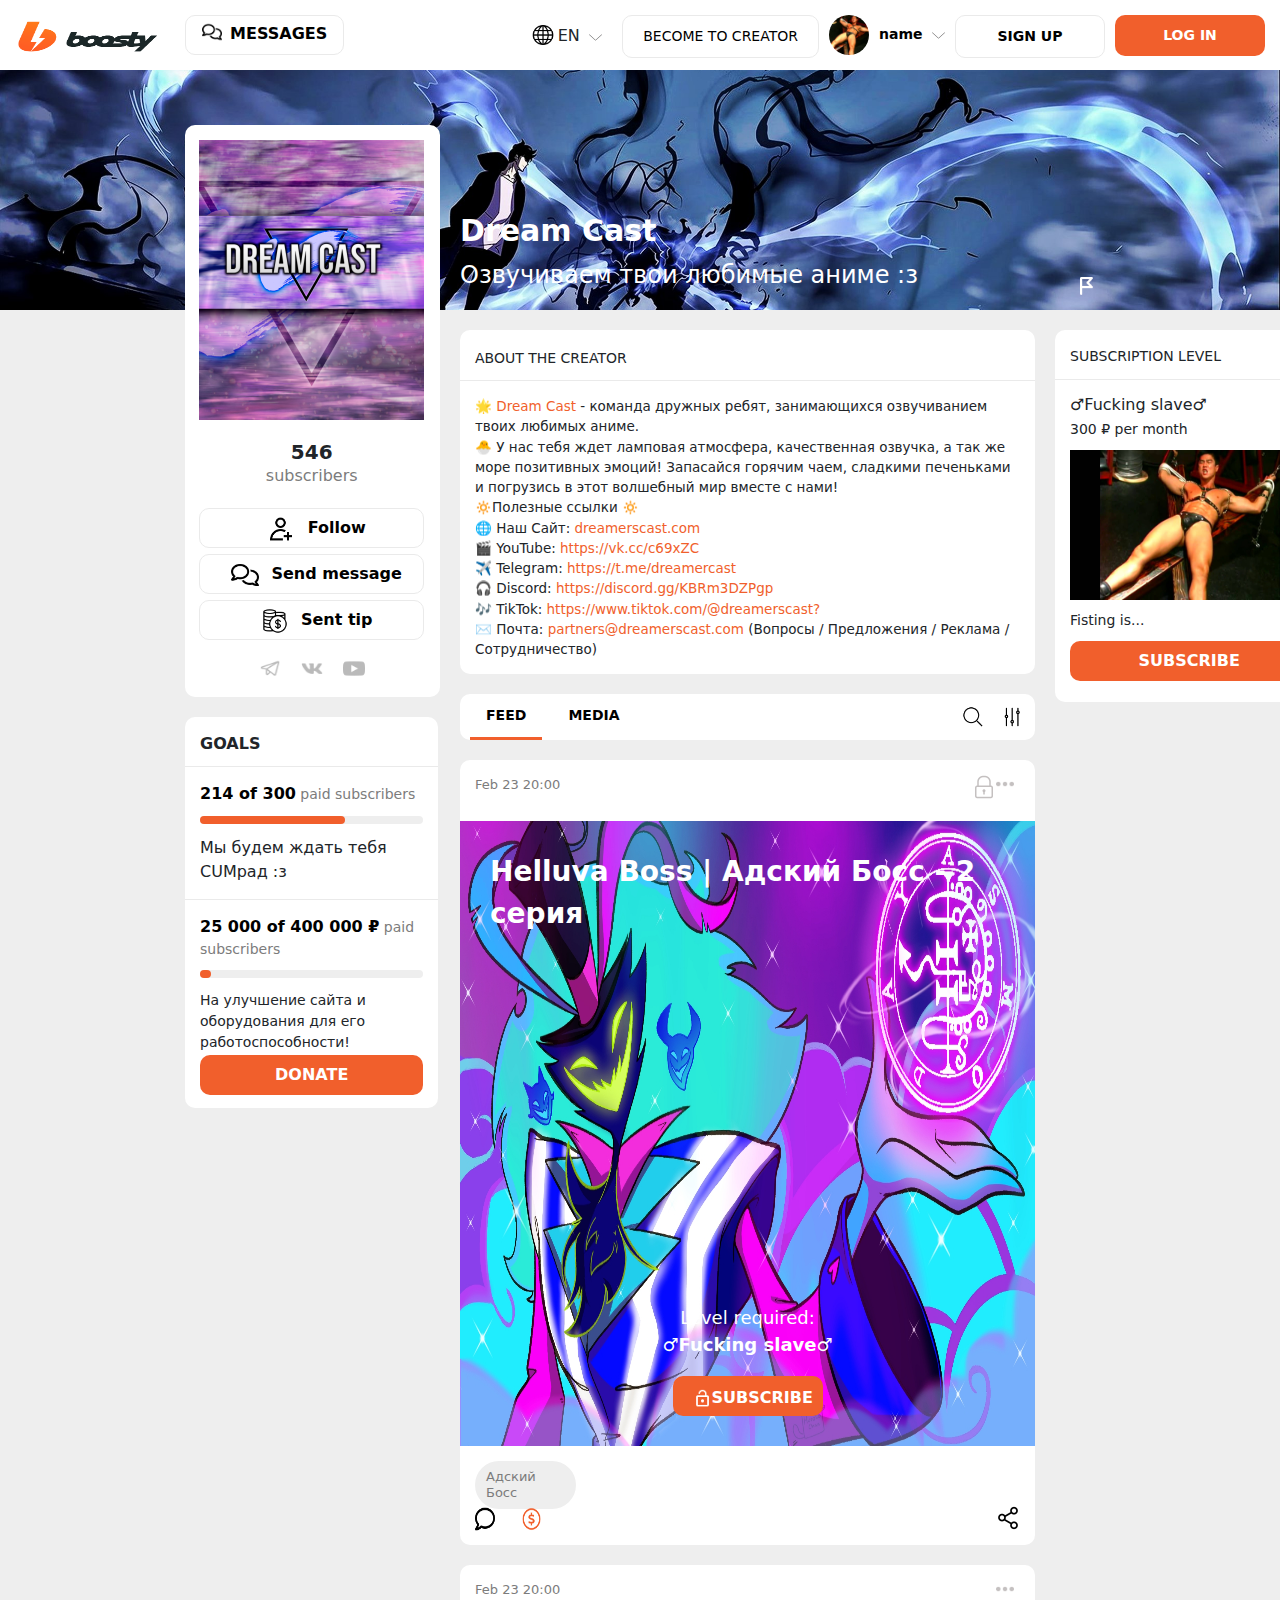
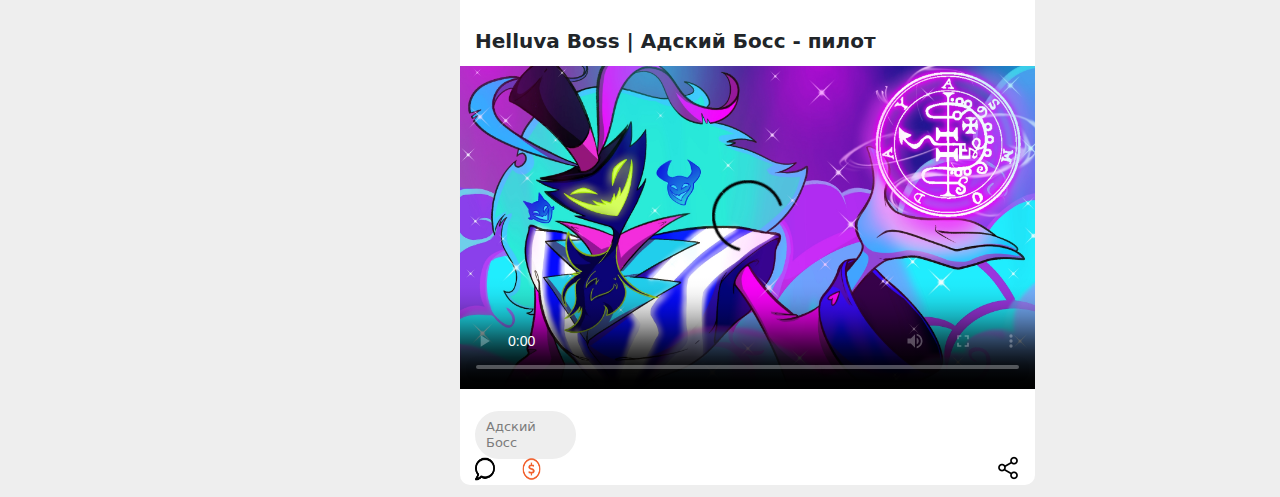
==== commit 9d368805: "second" ====
--- a/html/index.html
+++ b/html/index.html
@@ -43,7 +43,8 @@
                     </div>
                 </div>
             </div>
-        </div> <button type="button" class="becomeToCreator" id="becomeToCreator">
+        </div> 
+        <button type="button" class="becomeToCreator" id="becomeToCreator">
             BECOME TO CREATOR
         </button>
         <div class="topMenu_right menu_top">
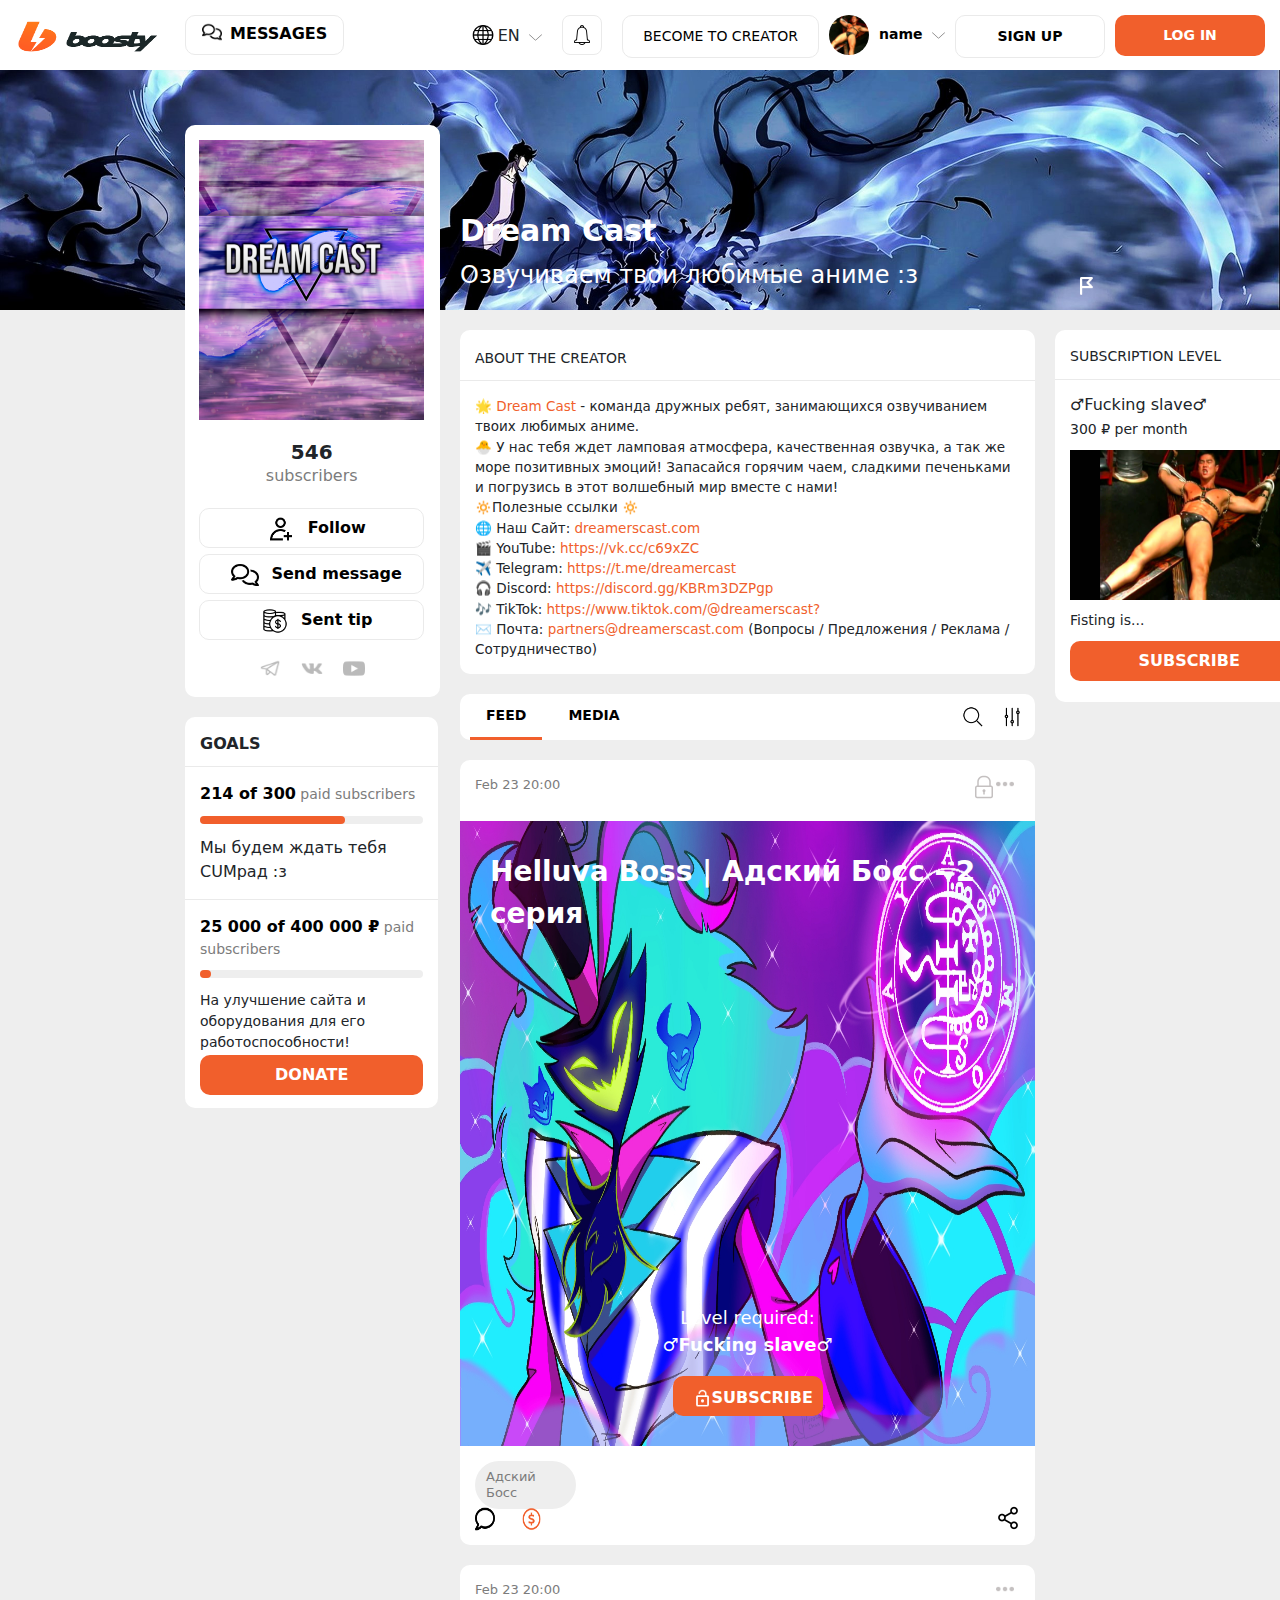
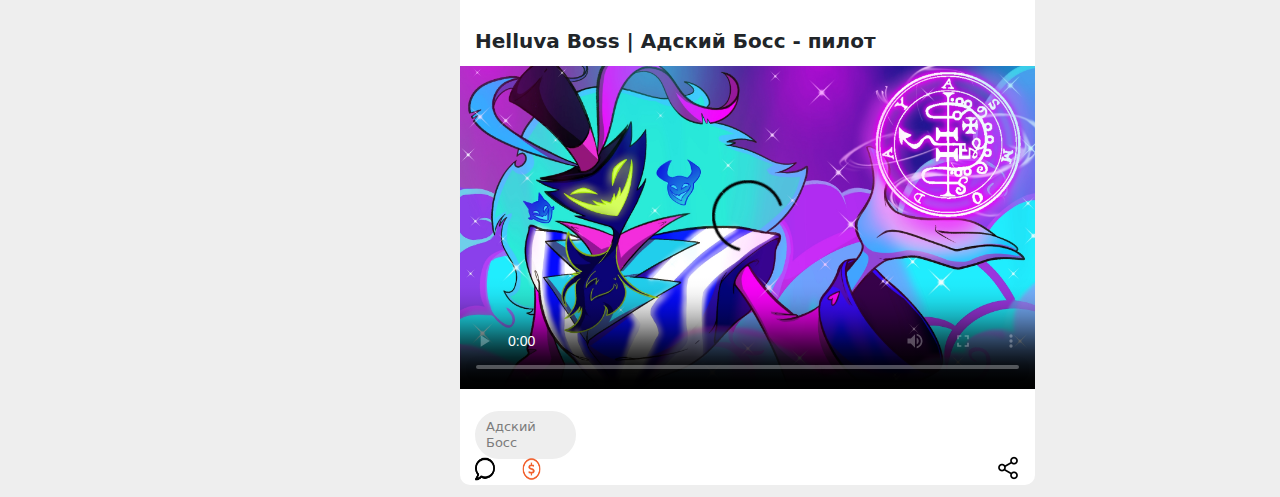
==== commit 9c067611: "second" ====
--- a/html/index.html
+++ b/html/index.html
@@ -20,7 +20,7 @@
 <header class="header">
     <div class="topmenu">
         <div class="topMenu_left menu_top">
-            <img src="../images/boosty.png" alt="">
+            <a href="../html/index.html"><img src="../images/boosty.png" alt=""></a>
             <button type="button" class="message_top_btn font_600">
                 <a href="#" class="mess_link"><div class="messIcon"></div> MESSAGES</a>
             </button>
@@ -43,7 +43,10 @@
                     </div>
                 </div>
             </div>
-        </div> 
+        </div>
+        <button type="button" class="buttonAlert">
+            <div class="alertIcon"></div>
+        </button>
         <button type="button" class="becomeToCreator" id="becomeToCreator">
             BECOME TO CREATOR
         </button>
@@ -59,17 +62,17 @@
                 <div class="mini_dropdown_menu" id="mini_dropdown_menu">
                     <div class="dropdown_top_block">
                         <div class="dropDown_item_feed items cursor">
-                            <span class="spans_drop_down feed_span"><div class="feed_icon_drop_down"></div> Feed</span>
+                            <a href="#"><span class="spans_drop_down feed_span"><div class="feed_icon_drop_down"></div> Feed</span></a>
                         </div>
                         <div class="drop_down_my_subscribtions items cursor">
-                            <span class="spans_drop_down subs_span"><div class="subs_drop_down_icon"></div>My sbuscribtions</span>
+                            <a href="#"><span class="spans_drop_down subs_span"><div class="subs_drop_down_icon"></div>My sbuscribtions</span></a>
                         </div>
                         <div class="dropDown_acc_settings items cursor">
-                            <span class="spans_drop_down settings_span"><div class="drop_down_settings"></div> Account settings</span>
+                            <a href="../html/profil.html"><span class="spans_drop_down settings_span"><div class="drop_down_settings"></div> Account settings</span></a>
                         </div>
                     </div>
                     <div class="log_out_dropdowm cursor">
-                            <span class="spans_drop_down log_out_span"><div class="log_out_drop_down"></div> Log out</span>
+                            <a href="#" class="log_outLink"><span class="spans_drop_down log_out_span"><div class="log_out_drop_down"></div> Log out</span></a>
                     </div>
                 </div>
             </button>
--- a/css/header.css
+++ b/css/header.css
@@ -343,3 +343,39 @@
     border-color: #c1c1c1;
 }
 
+.dropdown_top_block a {
+    color: black;
+}
+
+.log_outLink {
+    color: black;
+}
+
+.buttonAlert {
+    align-items: center;
+    background-color: #fff;
+    border: none;
+    border-radius: 8px;
+    cursor: pointer;
+    display: flex;
+    height: 40px;
+    justify-content: center;
+    position: relative;
+    transition: all .2s ease;
+    width: 40px;
+    margin-right: 20px;
+    border: 1px solid #eaeaea;
+}
+
+
+.alertIcon {
+    width: 20px; 
+    background-image: url(../images/alert.png);
+    background-size: 20px 20px;
+    height: 20px;
+}
+
+.buttonAlert:hover .alertIcon {
+    transition: 0.1s;
+    background-image: url(../images/hovered_alert.png);
+}--- a/css/main.css
+++ b/css/main.css
@@ -34,4 +34,19 @@
 
 *, :after, :before {
     box-sizing: border-box;
+}
+
+html::-webkit-scrollbar {
+    background-color: #fff0;
+    border-radius: 8px;
+    height: 6px;
+    width: 6px;
+}
+
+html::-webkit-scrollbar-track {
+    background-color: #fff0;
+}
+
+html::-webkit-scrollbar-button {
+    display: none;
 }